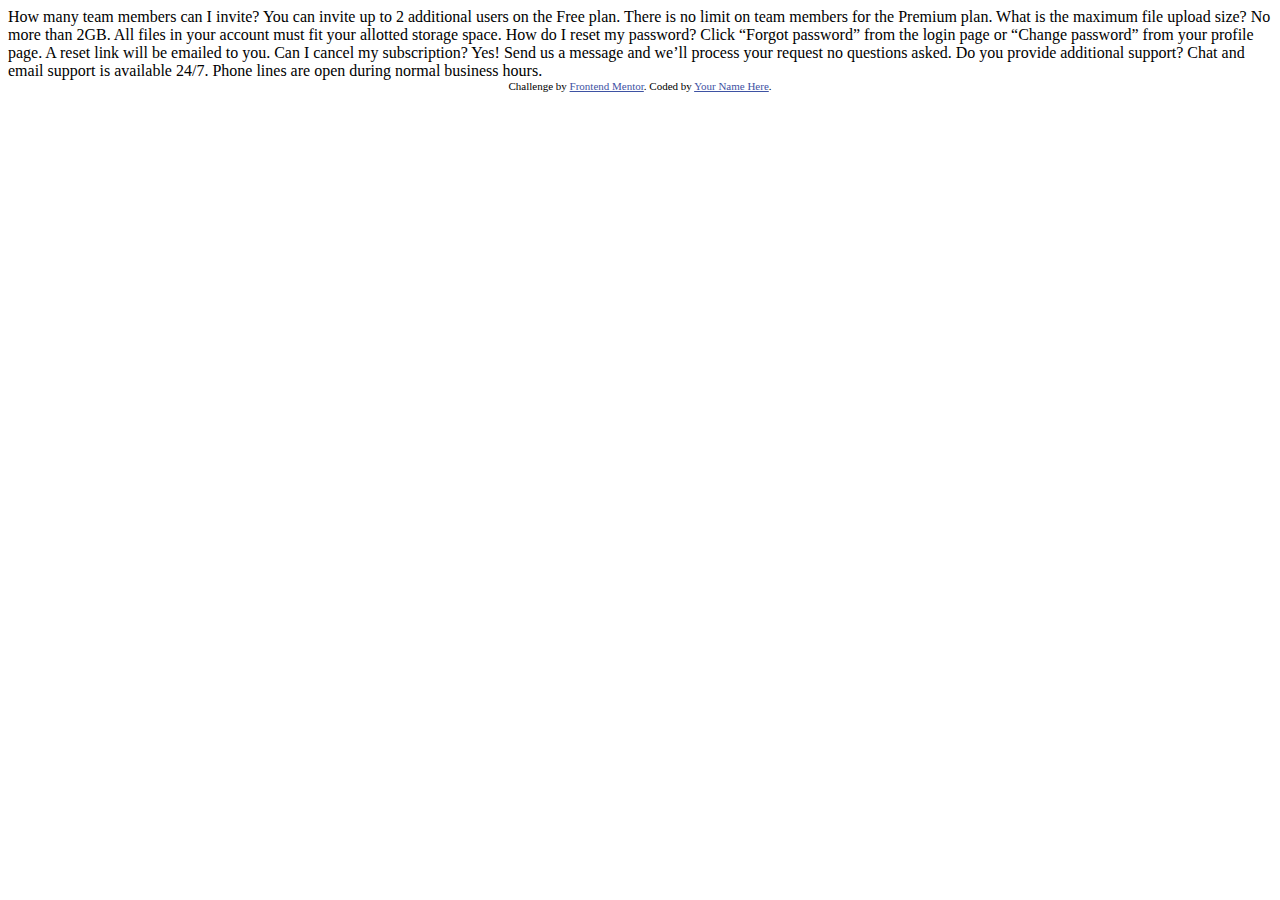
==== faq-accordion-card-main/index.html @ 05dcec1d "faq accordion challenge added" ====
<!DOCTYPE html>
<html lang="en">
<head>
  <meta charset="UTF-8">
  <meta name="viewport" content="width=device-width, initial-scale=1.0"> <!-- displays site properly based on user's device -->

  <link rel="icon" type="image/png" sizes="32x32" href="./images/favicon-32x32.png">
  
  <title>Frontend Mentor | FAQ Accordion Card</title>

  <!-- Feel free to remove these styles or customise in your own stylesheet 👍 -->
  <style>
    .attribution { font-size: 11px; text-align: center; }
    .attribution a { color: hsl(228, 45%, 44%); }
  </style>
</head>
<body>
  How many team members can I invite?
  You can invite up to 2 additional users on the Free plan. There is no limit on 
  team members for the Premium plan.

  What is the maximum file upload size?
  No more than 2GB. All files in your account must fit your allotted storage space.

  How do I reset my password?
  Click “Forgot password” from the login page or “Change password” from your profile page.
  A reset link will be emailed to you.

  Can I cancel my subscription?
  Yes! Send us a message and we’ll process your request no questions asked.

  Do you provide additional support?
  Chat and email support is available 24/7. Phone lines are open during normal business hours.

  <div class="attribution">
    Challenge by <a href="https://www.frontendmentor.io?ref=challenge" target="_blank">Frontend Mentor</a>. 
    Coded by <a href="#">Your Name Here</a>.
  </div>
</body>
</html>
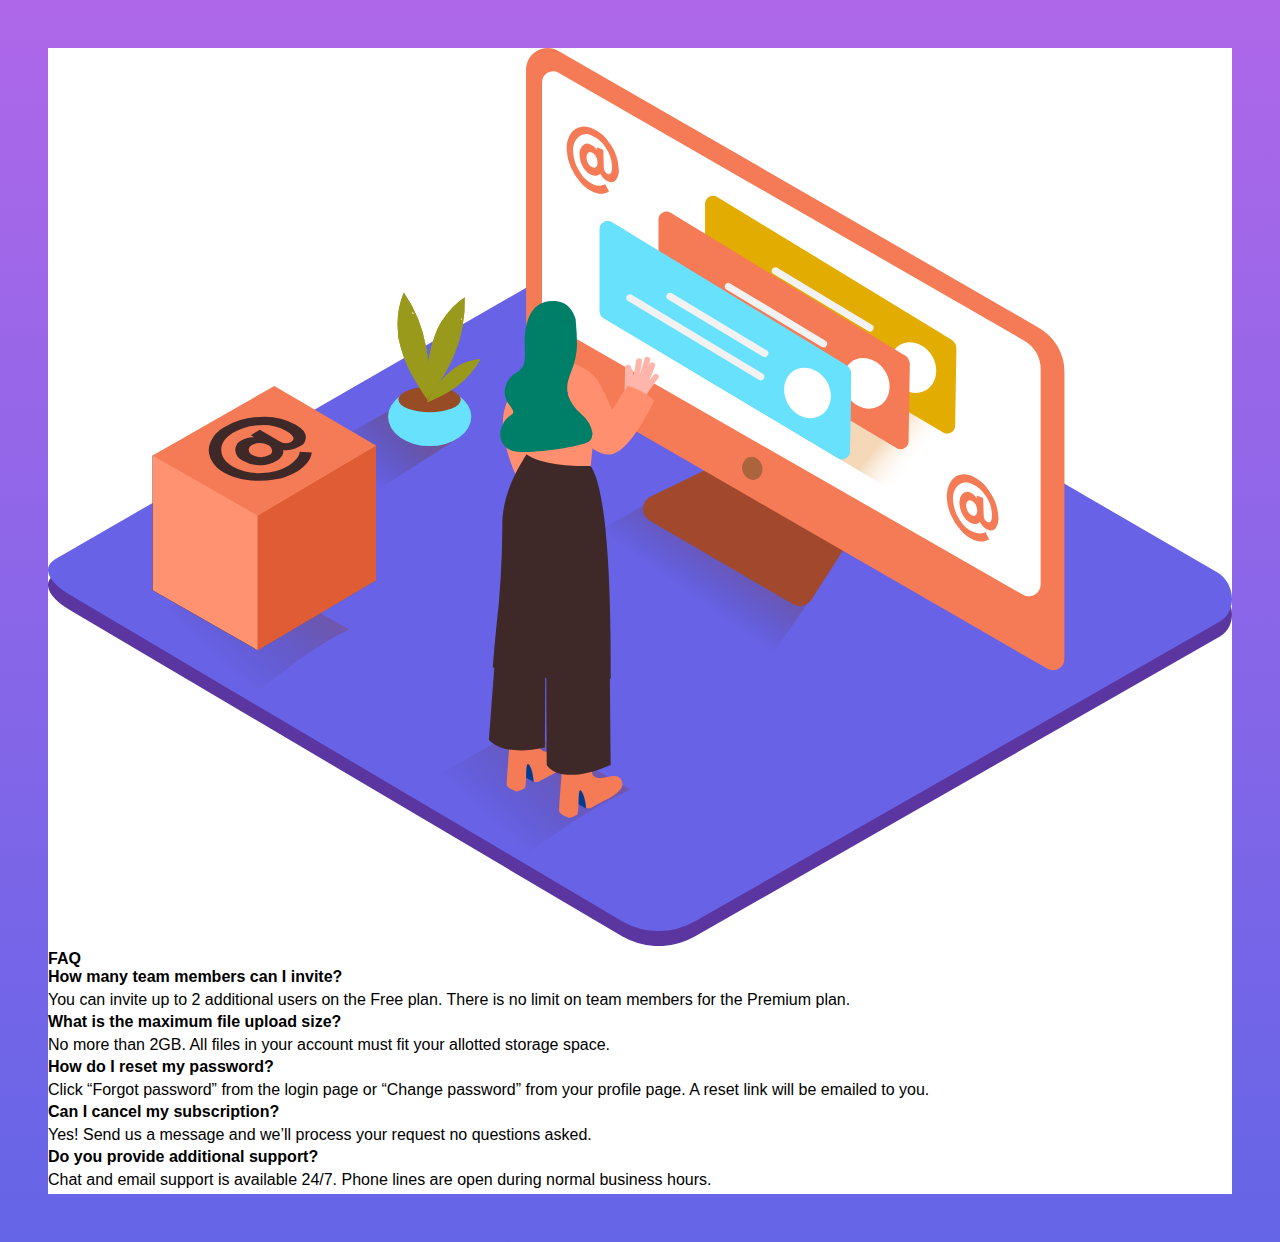
==== commit 9cf29478: "add css basics and html structure" ====
--- a/faq-accordion-card-main/index.html
+++ b/faq-accordion-card-main/index.html
@@ -3,38 +3,37 @@
 <head>
   <meta charset="UTF-8">
   <meta name="viewport" content="width=device-width, initial-scale=1.0"> <!-- displays site properly based on user's device -->
-
   <link rel="icon" type="image/png" sizes="32x32" href="./images/favicon-32x32.png">
-  
+  <link rel="stylesheet" href="style.css">
   <title>Frontend Mentor | FAQ Accordion Card</title>
 
-  <!-- Feel free to remove these styles or customise in your own stylesheet 👍 -->
-  <style>
-    .attribution { font-size: 11px; text-align: center; }
-    .attribution a { color: hsl(228, 45%, 44%); }
-  </style>
 </head>
 <body>
-  How many team members can I invite?
-  You can invite up to 2 additional users on the Free plan. There is no limit on 
-  team members for the Premium plan.
-
-  What is the maximum file upload size?
-  No more than 2GB. All files in your account must fit your allotted storage space.
-
-  How do I reset my password?
-  Click “Forgot password” from the login page or “Change password” from your profile page.
-  A reset link will be emailed to you.
-
-  Can I cancel my subscription?
-  Yes! Send us a message and we’ll process your request no questions asked.
-
-  Do you provide additional support?
-  Chat and email support is available 24/7. Phone lines are open during normal business hours.
-
-  <div class="attribution">
-    Challenge by <a href="https://www.frontendmentor.io?ref=challenge" target="_blank">Frontend Mentor</a>. 
-    Coded by <a href="#">Your Name Here</a>.
+  <div class="container">
+    <img src="./images/illustration-woman-online-mobile.svg" alt="">
+    <h1>FAQ</h1>
+    <section>
+      <h2>How many team members can I invite?</h2>
+      <p>You can invite up to 2 additional users on the Free plan. There is no limit on
+      team members for the Premium plan.</p>
+    </section>
+    <section>
+      <h2>What is the maximum file upload size?</h2>
+      <p>No more than 2GB. All files in your account must fit your allotted storage space.</p>
+    </section>
+    <section>
+      <h2>How do I reset my password?</h2>
+      <p>Click “Forgot password” from the login page or “Change password” from your profile page.
+      A reset link will be emailed to you.</p>
+    </section>
+    <section>
+      <h2>Can I cancel my subscription?</h2>
+      <p>Yes! Send us a message and we’ll process your request no questions asked.</p>
+    </section>
+    <section>
+      <h2>Do you provide additional support?</h2>
+      <p>Chat and email support is available 24/7. Phone lines are open during normal business hours.</p>
+    </section>
   </div>
 </body>
 </html>--- a/faq-accordion-card-main/style.css
+++ b/faq-accordion-card-main/style.css
@@ -0,0 +1,88 @@
+:root {
+    --bg-soft-violet: hsl(273, 75%, 66%);
+    --bg-soft-blue: hsl(240, 73%, 65%);
+
+    --text-soft-red: hsl(14, 88%, 65%);
+    --text-very-dark-grayish-blue: hsl(237, 12%, 33%);
+    --text-dark-grayish-blue: hsl(240, 6%, 50%);
+
+    --dividers-grayish-blue: hsl(240, 5%, 91%);
+
+    --fs-300: 1rem;
+
+    --fw-400: 400;
+    --fw-700: 700;
+}
+
+/* reset */
+*,
+*::before,
+*::after {
+    box-sizing: border-box;
+
+}
+
+h1,
+.h1,
+h2,
+.h2,
+h3,
+.h3,
+h4,
+.h4 {
+    line-height: 1.5.rem;
+    font-weight: var(--fw-700);
+}
+
+body,
+h1,
+h2,
+h3,
+p,
+dl,
+dd,
+figure {
+    margin: 0;
+    font-family: 'Kumbh Sans', sans-serif;
+    font-size: 1rem;
+}
+
+h1,
+h2,
+h3 {
+    color: var(--clr-neutral-dark-grayish-blue);
+}
+
+p {
+    color: var(--clr-neutral-grayish-blue);
+    line-height: 1.7rem;
+}
+
+input,
+button,
+textarea,
+select,
+a {
+    font: inherit;
+}
+
+ul,
+ol {
+    list-style: none;
+    padding: 0;
+}
+
+img {
+    max-width: 100%;
+    height: auto;
+}
+
+body {
+    background: linear-gradient(to bottom, var(--bg-soft-violet), var(--bg-soft-blue));
+    padding: 3rem;
+}
+
+.container {
+    background: white;
+    
+}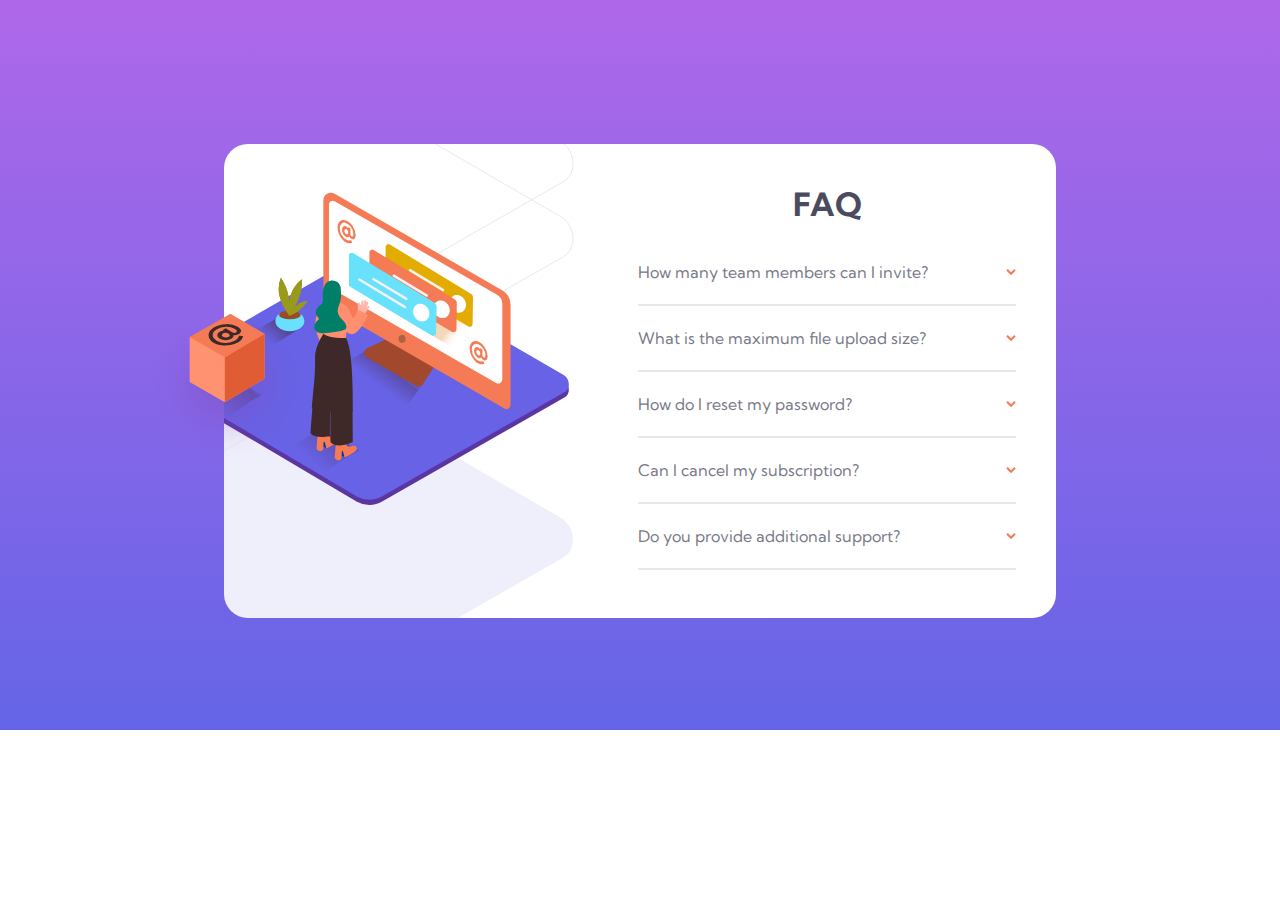
==== commit ba2e20af: "finish faq accordeon" ====
--- a/faq-accordion-card-main/index.html
+++ b/faq-accordion-card-main/index.html
@@ -4,36 +4,71 @@
   <meta charset="UTF-8">
   <meta name="viewport" content="width=device-width, initial-scale=1.0"> <!-- displays site properly based on user's device -->
   <link rel="icon" type="image/png" sizes="32x32" href="./images/favicon-32x32.png">
+  <link rel="preconnect" href="https://fonts.googleapis.com">
+  <link rel="preconnect" href="https://fonts.gstatic.com" crossorigin>
+  <link href="https://fonts.googleapis.com/css2?family=Kumbh+Sans:wght@400;700&display=swap" rel="stylesheet">
   <link rel="stylesheet" href="style.css">
   <title>Frontend Mentor | FAQ Accordion Card</title>
 
 </head>
 <body>
-  <div class="container">
-    <img src="./images/illustration-woman-online-mobile.svg" alt="">
-    <h1>FAQ</h1>
-    <section>
-      <h2>How many team members can I invite?</h2>
-      <p>You can invite up to 2 additional users on the Free plan. There is no limit on
-      team members for the Premium plan.</p>
-    </section>
-    <section>
-      <h2>What is the maximum file upload size?</h2>
-      <p>No more than 2GB. All files in your account must fit your allotted storage space.</p>
-    </section>
-    <section>
-      <h2>How do I reset my password?</h2>
-      <p>Click “Forgot password” from the login page or “Change password” from your profile page.
-      A reset link will be emailed to you.</p>
-    </section>
-    <section>
-      <h2>Can I cancel my subscription?</h2>
-      <p>Yes! Send us a message and we’ll process your request no questions asked.</p>
-    </section>
-    <section>
-      <h2>Do you provide additional support?</h2>
-      <p>Chat and email support is available 24/7. Phone lines are open during normal business hours.</p>
-    </section>
-  </div>
+  <main class="main">
+    <div class="container">
+      <div class="image">
+        <img class="mobile-image" src="./images/illustration-woman-online-mobile.svg" alt="">
+        <img class="mobile-shadow-image" src="./images/bg-pattern-desktop.svg" alt="">
+        <img class="desktop-image" src="./images/illustration-woman-online-desktop.svg" alt="">
+        <img class="mobile-shadow-desktop" src="./images/bg-pattern-desktop.svg" alt="">
+        <img class="desktop-box" src="./images/illustration-box-desktop.svg" alt="">
+      </div>
+      
+      <div class="text-container flow-content">
+        <h1 class="title">FAQ</h1>
+        <section>
+          <div class="title-question">
+            <h2 id="question-1">How many team members can I invite?</h2>
+            <button id="button-1" class="toggle-button-close"></button>
+          </div>
+          <p id="answer-1" class="hide-answer">You can invite up to 2 additional users on the Free plan. There is no limit on
+          team members for the Premium plan.</p>
+        </section>
+        <hr>
+        <section>
+          <div class="title-question">
+            <h2 id="question-2">What is the maximum file upload size?</h2>
+            <button id="button-2" class="toggle-button-close"></button>
+          </div>
+          <p id="answer-2" class="hide-answer">No more than 2GB. All files in your account must fit your allotted storage space.</p>
+        </section>
+        <hr>
+        <section>
+          <div class="title-question">
+            <h2 id="question-3">How do I reset my password?</h2>
+            <button id="button-3" class="toggle-button-close"></button>
+          </div>
+          <p  id="answer-3" class="hide-answer">Click “Forgot password” from the login page or “Change password” from your profile page.
+          A reset link will be emailed to you.</p>
+        </section>
+        <hr>
+        <section>
+          <div class="title-question">
+            <h2 id="question-4">Can I cancel my subscription?</h2>
+            <button id="button-4" class="toggle-button-close"></button>
+          </div>
+          <p id="answer-4" class="hide-answer">Yes! Send us a message and we’ll process your request no questions asked.</p>
+        </section>
+        <hr>
+        <section>
+          <div class="title-question">
+            <h2 id="question-5">Do you provide additional support?</h2>
+            <button id="button-5" class="toggle-button-close"></button>
+          </div>
+          <p id="answer-5" class="hide-answer">Chat and email support is available 24/7. Phone lines are open during normal business hours.</p>
+        </section>
+        <hr>
+      </div>
+    </div>
+  </main>
+  <script src="./accordion.js"></script>
 </body>
-</html>+</html>
--- a/faq-accordion-card-main/style.css
+++ b/faq-accordion-card-main/style.css
@@ -1,25 +1,25 @@
 :root {
-    --bg-soft-violet: hsl(273, 75%, 66%);
-    --bg-soft-blue: hsl(240, 73%, 65%);
-
-    --text-soft-red: hsl(14, 88%, 65%);
-    --text-very-dark-grayish-blue: hsl(237, 12%, 33%);
-    --text-dark-grayish-blue: hsl(240, 6%, 50%);
-
-    --dividers-grayish-blue: hsl(240, 5%, 91%);
-
-    --fs-300: 1rem;
-
-    --fw-400: 400;
-    --fw-700: 700;
+  --bg-soft-violet: hsl(273, 75%, 66%);
+  --bg-soft-blue: hsl(240, 73%, 65%);
+
+  --text-soft-red: hsl(14, 88%, 65%);
+  --text-very-dark-grayish-blue: hsl(237, 12%, 33%);
+  --text-dark-grayish-blue: hsl(240, 6%, 50%);
+
+  --dividers-grayish-blue: hsl(240, 5%, 91%);
+
+  --fs-300: 1rem;
+  --fs-600: 2rem;
+
+  --fw-400: 400;
+  --fw-700: 700;
 }
 
 /* reset */
 *,
 *::before,
 *::after {
-    box-sizing: border-box;
-
+  box-sizing: border-box;
 }
 
 h1,
@@ -30,8 +30,10 @@
 .h3,
 h4,
 .h4 {
-    line-height: 1.5.rem;
-    font-weight: var(--fw-700);
+  line-height: 1.5.rem;
+  font-weight: var(--fw-400);
+  color: var(--text-dark-grayish-blue);
+  font-size: var(--fs-300);
 }
 
 body,
@@ -42,20 +44,14 @@
 dl,
 dd,
 figure {
-    margin: 0;
-    font-family: 'Kumbh Sans', sans-serif;
-    font-size: 1rem;
-}
-
-h1,
-h2,
-h3 {
-    color: var(--clr-neutral-dark-grayish-blue);
+  margin: 0;
+  font-family: "Kumbh Sans", sans-serif;
 }
 
 p {
-    color: var(--clr-neutral-grayish-blue);
-    line-height: 1.7rem;
+  margin-top: 0.7rem;
+  color: var(--text-dark-grayish-blue);
+  line-height: 1.5rem;
 }
 
 input,
@@ -63,26 +59,184 @@
 textarea,
 select,
 a {
-    font: inherit;
+  font: inherit;
+  display: inline;
 }
 
 ul,
 ol {
-    list-style: none;
+  list-style: none;
+  padding: 0;
+}
+
+body {
+  background: linear-gradient(
+    to bottom,
+    var(--bg-soft-violet),
+    var(--bg-soft-blue)
+  );
+  background-repeat: no-repeat;
+  height: 100%;
+  width: 100vw;
+}
+
+hr {
+  border: 0.05rem solid var(--dividers-grayish-blue);
+}
+
+.main {
+  padding: 6rem 1rem;
+  margin: 2rem auto 0;
+  max-width: 56rem;
+}
+
+.container {
+  display: flex;
+  flex-direction: column;
+  background: white;
+  padding: 1rem;
+  margin: 1rem;
+  border-radius: 1.5rem;
+}
+
+.image {
+  display: flex;
+  flex-direction: column;
+  justify-content: center;
+  align-items: center;
+}
+
+.image .mobile-image {
+  width: 15rem;
+  margin-top: -7.5rem;
+}
+
+.image .mobile-shadow-image {
+  width: 15rem;
+  margin-top: -12.9rem;
+}
+
+.desktop-image {
+  display: none;
+}
+
+.mobile-shadow-desktop {
+  display: none;
+}
+
+.desktop-box {
+  display: none;
+}
+
+.text-container {
+  padding: 1rem;
+}
+
+.title {
+  text-align: center;
+  font-weight: var(--fw-700);
+  font-size: var(--fs-600);
+  margin-bottom: 2rem;
+  color: var(--text-very-dark-grayish-blue);
+}
+
+.question-weight-bold {
+  font-weight: var(--fw-700);
+}
+
+.question-weight-normal {
+  font-weight: var(--fw-400);
+}
+
+.flow-content > * + * {
+  margin-top: 1rem;
+}
+
+.title-question {
+  display: flex;
+  justify-content: space-between;
+  align-items: center;
+}
+
+.title-question h2:hover {
+  color: var(--text-soft-red);
+  cursor: pointer;
+}
+
+.toggle-button-close {
+  background: url("./images/icon-arrow-down.svg");
+  background-repeat: no-repeat;
+  background-position: center right;
+  padding: 1rem;
+  border: none;
+  cursor: pointer;
+}
+
+.toggle-button-open {
+  background: url("./images/icon-arrow-down.svg");
+  background-repeat: no-repeat;
+  background-position: center left;
+  padding: 1rem;
+  border: none;
+  transform: rotate(180deg);
+  cursor: pointer;
+}
+
+.hide-answer {
+  display: none;
+}
+
+.show-answer {
+  display: block;
+}
+
+@media (min-width: 49rem) {
+  .container {
+    flex-direction: row;
+    justify-content: space-around;
     padding: 0;
-}
-
-img {
-    max-width: 100%;
-    height: auto;
-}
-
-body {
-    background: linear-gradient(to bottom, var(--bg-soft-violet), var(--bg-soft-blue));
-    padding: 3rem;
-}
-
-.container {
-    background: white;
-    
-}+  }
+
+  .image {
+    width: 45%;
+    overflow: hidden;
+  }
+
+  .image .mobile-image {
+    display: none;
+  }
+
+  .image .mobile-shadow-image {
+    display: none;
+  }
+
+  .desktop-image {
+    display: block;
+    position: relative;
+    right: 3rem;
+    width: 110%;
+    z-index: 1;
+  }
+
+  .mobile-shadow-desktop {
+    display: block;
+    position: relative;
+    right: 20rem;
+    margin-top: -40rem;
+    margin-bottom: -15rem;
+  }
+
+  .desktop-box {
+    display: block;
+    position: absolute;
+    z-index: 2;
+    margin-right: 23rem;
+    margin-top: 1rem;
+    width: 10rem;
+  }
+
+  .text-container {
+    padding: 2.5rem;
+    width: 55%;
+  }
+}
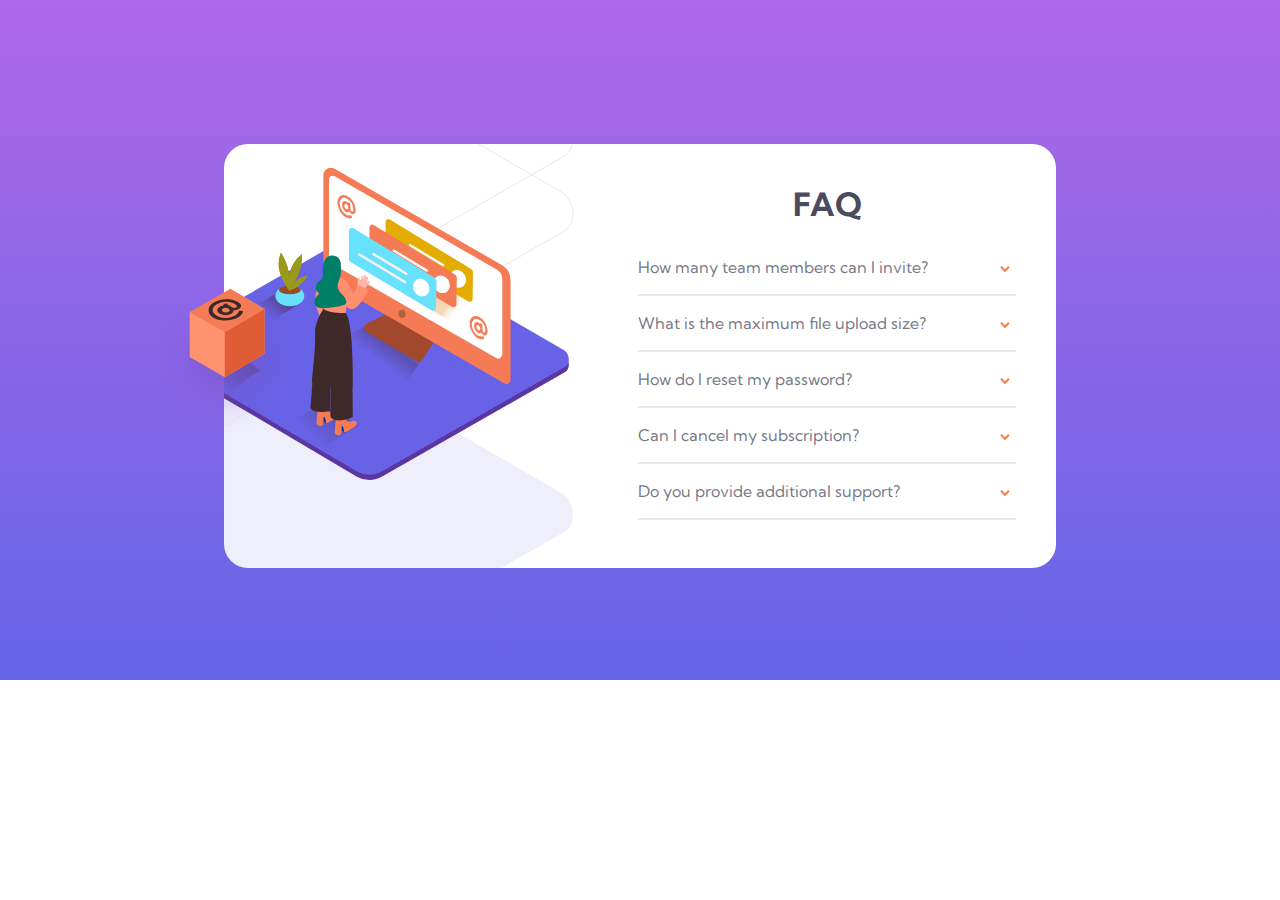
==== commit afb15315: "fix button accesibility issues" ====
--- a/faq-accordion-card-main/index.html
+++ b/faq-accordion-card-main/index.html
@@ -15,11 +15,11 @@
   <main class="main">
     <div class="container">
       <div class="image">
-        <img class="mobile-image" src="./images/illustration-woman-online-mobile.svg" alt="">
-        <img class="mobile-shadow-image" src="./images/bg-pattern-desktop.svg" alt="">
-        <img class="desktop-image" src="./images/illustration-woman-online-desktop.svg" alt="">
-        <img class="mobile-shadow-desktop" src="./images/bg-pattern-desktop.svg" alt="">
-        <img class="desktop-box" src="./images/illustration-box-desktop.svg" alt="">
+        <img class="mobile-image" src="./images/illustration-woman-online-mobile.svg" alt="woman using computer">
+        <img class="mobile-shadow-image" src="./images/bg-pattern-desktop.svg" alt="image's shadow">
+        <img class="desktop-image" src="./images/illustration-woman-online-desktop.svg" alt="woman using computer">
+        <img class="mobile-shadow-desktop" src="./images/bg-pattern-desktop.svg" alt="image's shadow">
+        <img class="desktop-box" src="./images/illustration-box-desktop.svg" alt="email orange box">
       </div>
       
       <div class="text-container flow-content">
@@ -27,7 +27,9 @@
         <section>
           <div class="title-question">
             <h2 id="question-1">How many team members can I invite?</h2>
-            <button id="button-1" class="toggle-button-close"></button>
+            <button id="button-1" class="toggle-button-close" aria-label="close toggle button question 1">
+              <img src="./images/icon-arrow-down.svg" alt="arrow down"">
+            </button>
           </div>
           <p id="answer-1" class="hide-answer">You can invite up to 2 additional users on the Free plan. There is no limit on
           team members for the Premium plan.</p>
@@ -36,7 +38,9 @@
         <section>
           <div class="title-question">
             <h2 id="question-2">What is the maximum file upload size?</h2>
-            <button id="button-2" class="toggle-button-close"></button>
+            <button id="button-2" class="toggle-button-close"aria-label="close toggle button question 2">
+              <img src="./images/icon-arrow-down.svg" alt="arrow down">
+            </button>
           </div>
           <p id="answer-2" class="hide-answer">No more than 2GB. All files in your account must fit your allotted storage space.</p>
         </section>
@@ -44,7 +48,9 @@
         <section>
           <div class="title-question">
             <h2 id="question-3">How do I reset my password?</h2>
-            <button id="button-3" class="toggle-button-close"></button>
+            <button id="button-3" class="toggle-button-close" aria-label="close toggle button question 3">
+              <img src="./images/icon-arrow-down.svg" alt="arrow down">
+            </button>
           </div>
           <p  id="answer-3" class="hide-answer">Click “Forgot password” from the login page or “Change password” from your profile page.
           A reset link will be emailed to you.</p>
@@ -53,7 +59,9 @@
         <section>
           <div class="title-question">
             <h2 id="question-4">Can I cancel my subscription?</h2>
-            <button id="button-4" class="toggle-button-close"></button>
+            <button id="button-4" class="toggle-button-close" aria-label="close toggle button question 4">
+              <img src="./images/icon-arrow-down.svg" alt="arrow down">
+            </button>
           </div>
           <p id="answer-4" class="hide-answer">Yes! Send us a message and we’ll process your request no questions asked.</p>
         </section>
@@ -61,7 +69,9 @@
         <section>
           <div class="title-question">
             <h2 id="question-5">Do you provide additional support?</h2>
-            <button id="button-5" class="toggle-button-close"></button>
+            <button id="button-5" class="toggle-button-close" aria-label="close toggle button question 5">
+              <img src="./images/icon-arrow-down.svg" alt="arrow down">
+            </button>
           </div>
           <p id="answer-5" class="hide-answer">Chat and email support is available 24/7. Phone lines are open during normal business hours.</p>
         </section>
--- a/faq-accordion-card-main/style.css
+++ b/faq-accordion-card-main/style.css
@@ -164,19 +164,13 @@
 }
 
 .toggle-button-close {
-  background: url("./images/icon-arrow-down.svg");
-  background-repeat: no-repeat;
-  background-position: center right;
-  padding: 1rem;
+  background: transparent;
   border: none;
   cursor: pointer;
 }
 
-.toggle-button-open {
-  background: url("./images/icon-arrow-down.svg");
-  background-repeat: no-repeat;
+.toggle-button-open img {
   background-position: center left;
-  padding: 1rem;
   border: none;
   transform: rotate(180deg);
   cursor: pointer;
